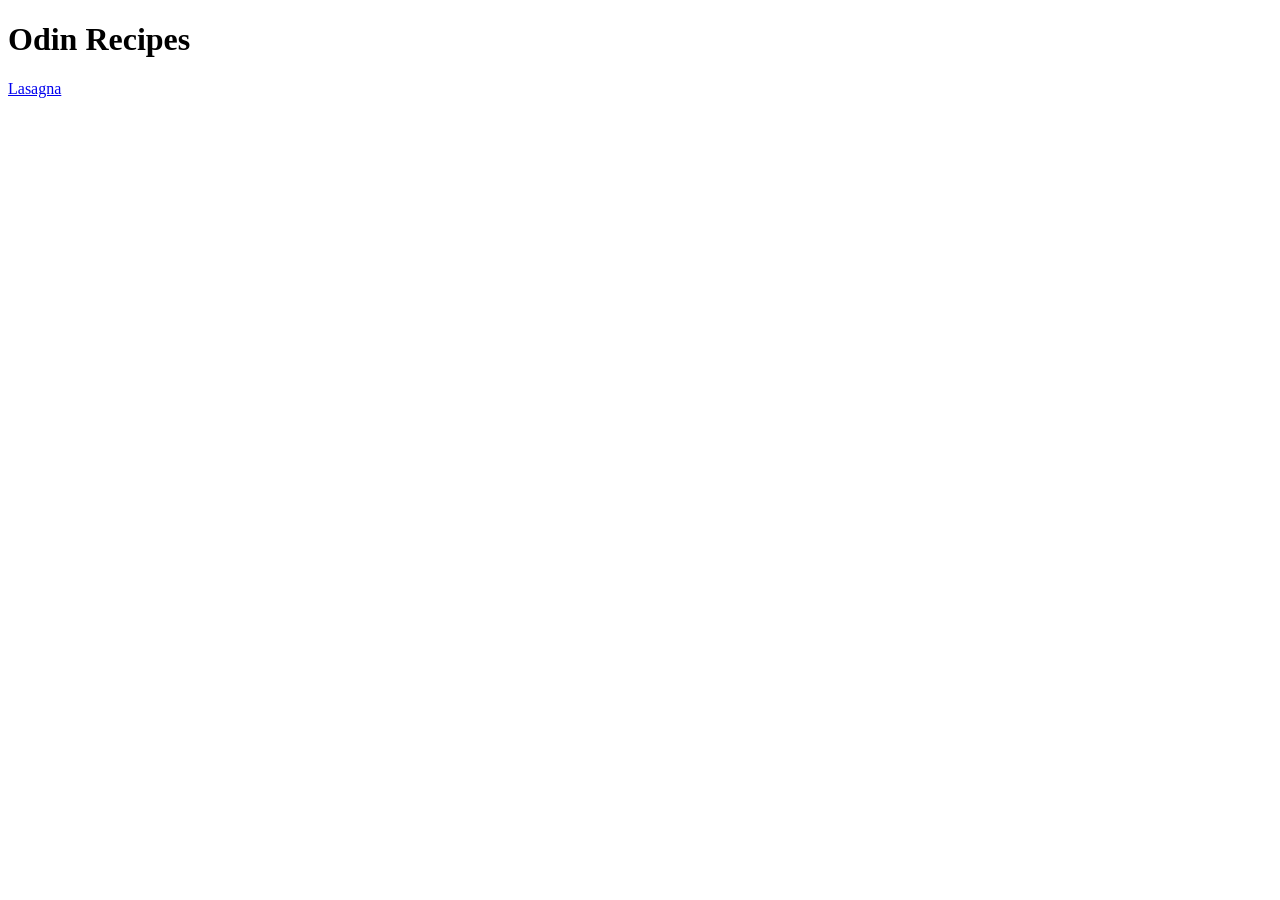
==== index.html @ fd5c2b30 "Add index and lasagna recipe pages" ====
<!DOCTYPE html>
<html lang="en">
<head>
    <meta charset="UTF-8">
    <meta name="viewport" content="width=device-width, initial-scale=1.0">
    <title>Odin Recipes</title>
</head>
<body>
    <h1>Odin Recipes</h1>
    <a href="recipes/lasagna.html">Lasagna</a>
</body>
</html>
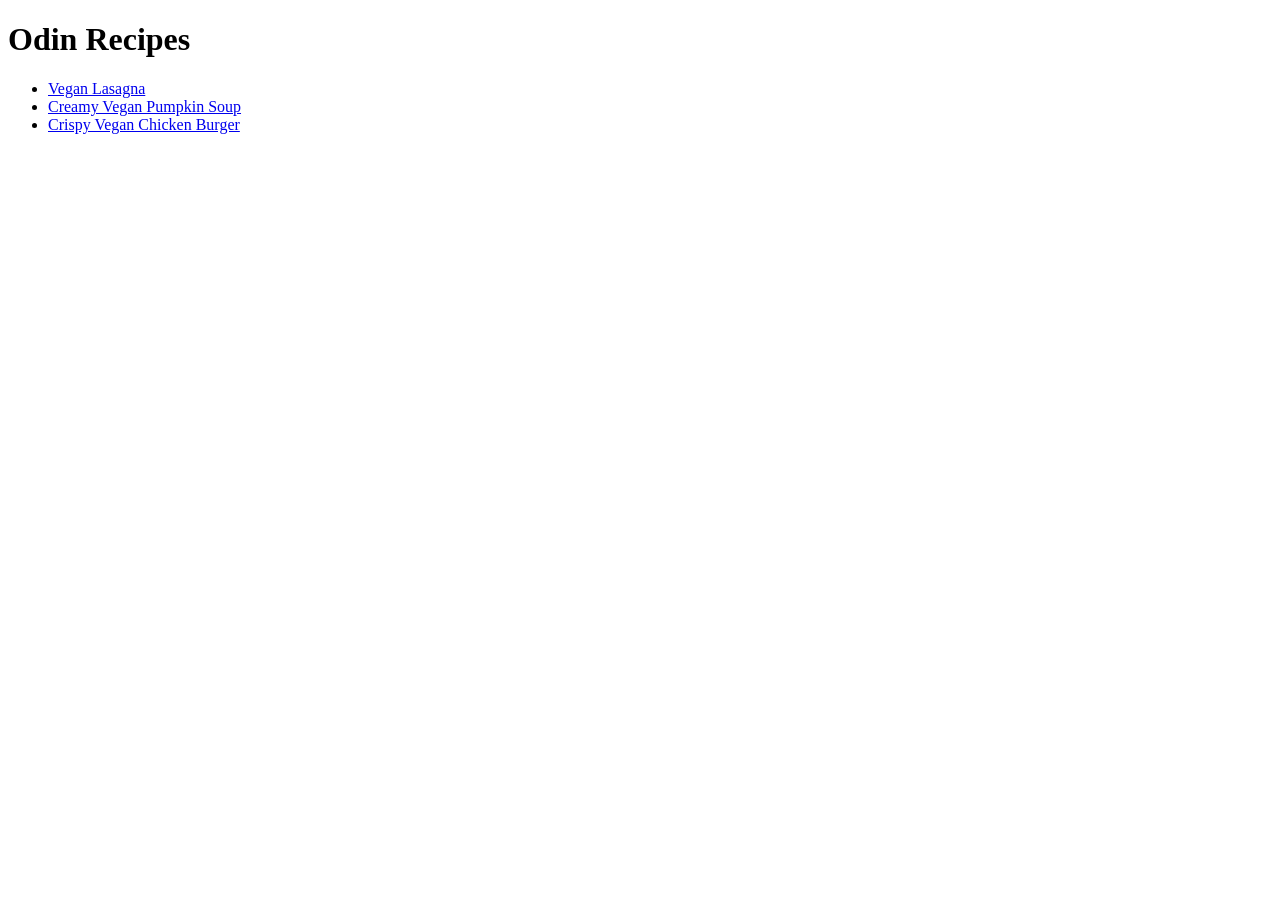
==== commit a62cdb42: "feat: add recipe pages and navigation links" ====
--- a/index.html
+++ b/index.html
@@ -7,6 +7,10 @@
 </head>
 <body>
     <h1>Odin Recipes</h1>
-    <a href="recipes/lasagna.html">Lasagna</a>
+    <ul>
+        <li><a href="recipes/lasagna.html">Vegan Lasagna</a></li>
+        <li><a href="recipes/pumpkin-soup.html">Creamy Vegan Pumpkin Soup</a></li>
+        <li><a href="recipes/burger.html">Crispy Vegan Chicken Burger</a></li>
+    </ul>
 </body>
 </html>
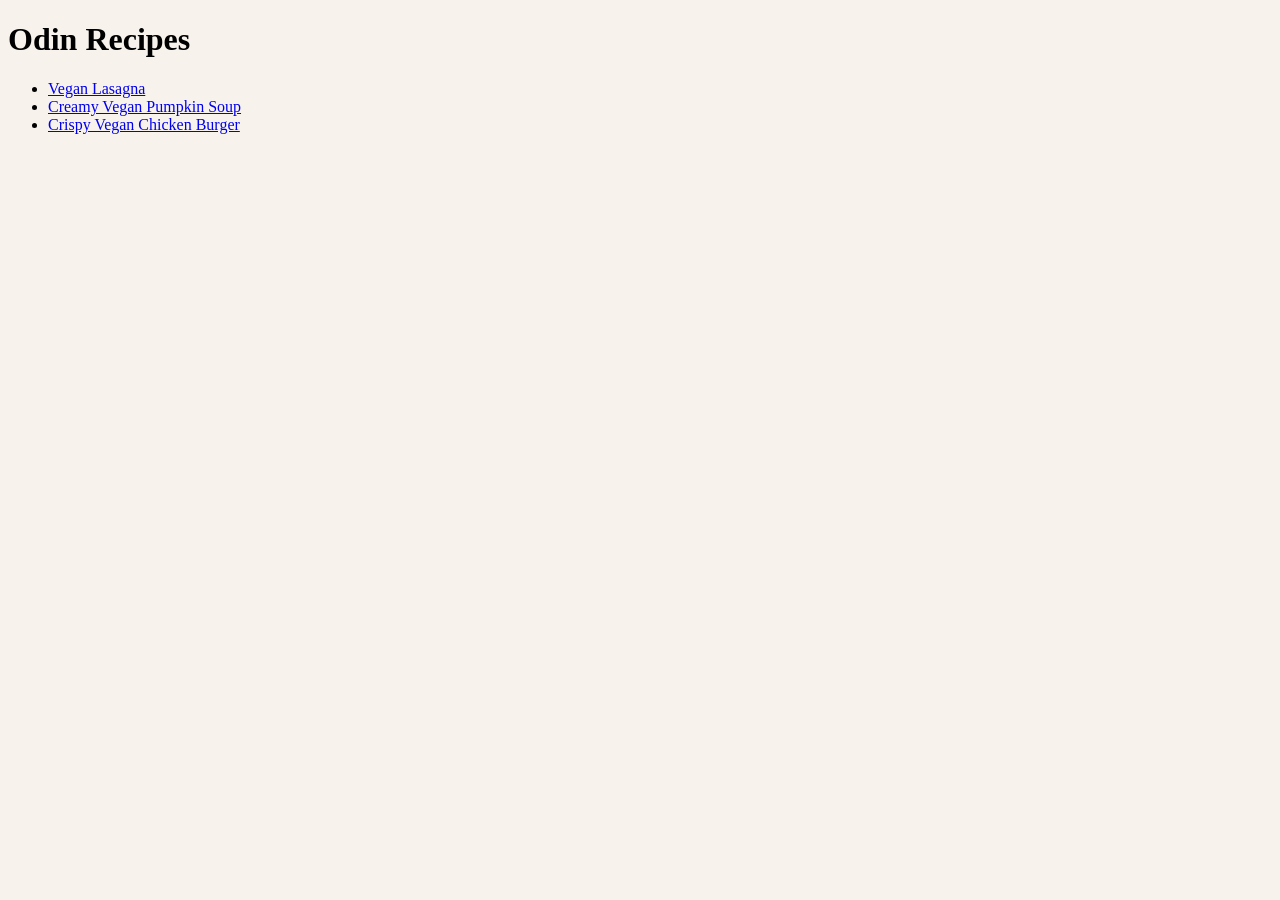
==== commit f0b8d541: "style: add shared CSS styling to recipe pages" ====
--- a/index.html
+++ b/index.html
@@ -4,6 +4,7 @@
     <meta charset="UTF-8">
     <meta name="viewport" content="width=device-width, initial-scale=1.0">
     <title>Odin Recipes</title>
+    <link rel="stylesheet" href="styles.css">
 </head>
 <body>
     <h1>Odin Recipes</h1>
--- a/styles.css
+++ b/styles.css
@@ -0,0 +1,9 @@
+body {
+    background-color: #F7F3EC;
+}
+
+img {
+    width: 50%;
+    border-radius: 20px;
+    border: 2px solid black;
+}
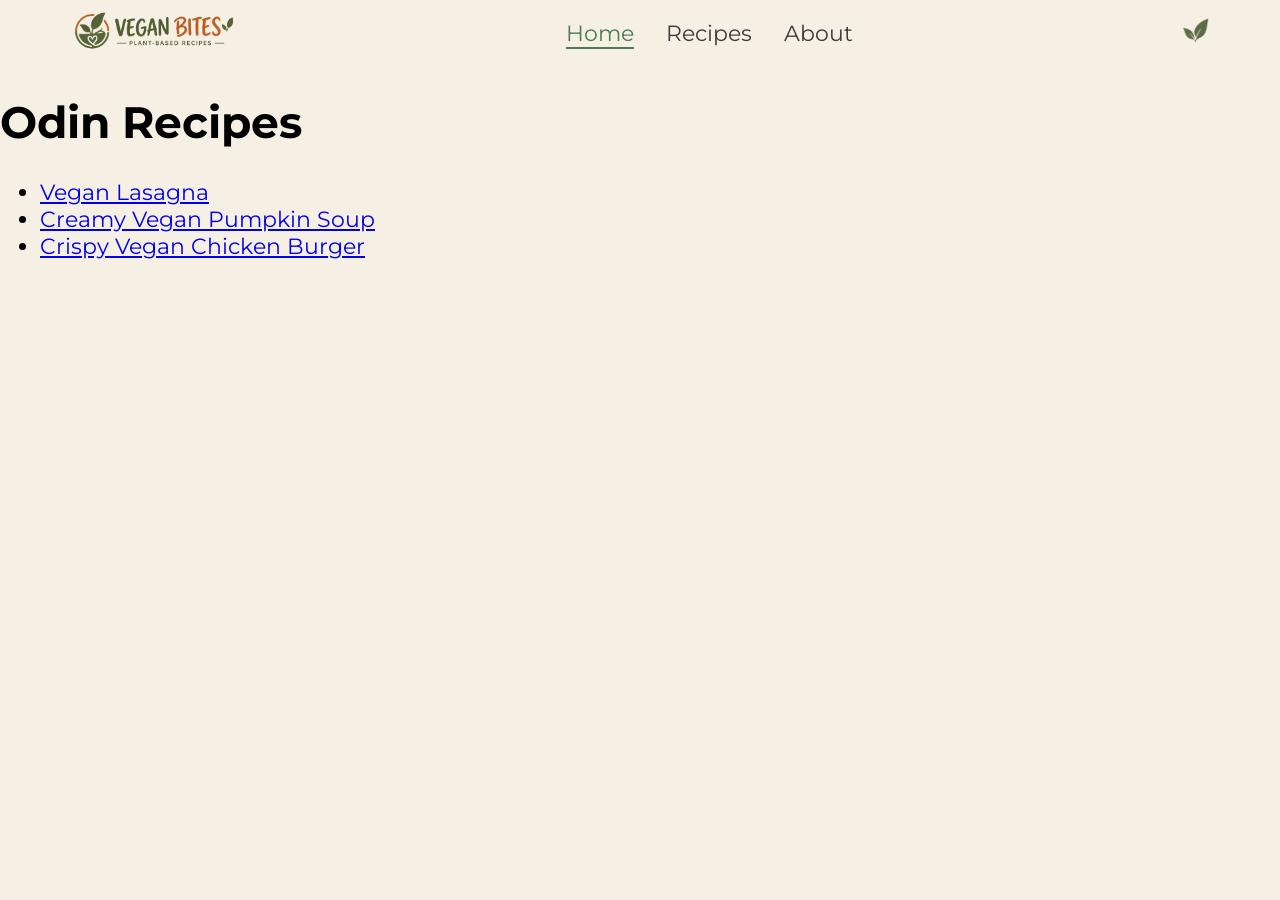
==== commit 3248fa7a: "feat: added header layout, applied CSS styling and created placeholder pages - Implemented header st" ====
--- a/index.html
+++ b/index.html
@@ -5,8 +5,26 @@
     <meta name="viewport" content="width=device-width, initial-scale=1.0">
     <title>Odin Recipes</title>
     <link rel="stylesheet" href="styles.css">
+    <link href='https://fonts.googleapis.com/css?family=Montserrat' rel='stylesheet'>
 </head>
 <body>
+    <header class="side-header">
+        <div class="container">
+            <div class="logo">
+                <img src="recipes/vegan_bites_header.png" alt="Vegan Bites Logo">
+            </div>
+            <nav class="main-nav">
+                <ul>
+                    <li><a class="active" href="index.html">Home</a></li>
+                    <li><a href="recipes.html">Recipes</a></li>
+                    <li><a href="about.html">About</a></li>
+                </ul>
+            </nav>
+            <div class="leaf-icon">
+                <img src="recipes/leaf.png" alt="Leaf Icon">
+            </div>
+        </div>
+    </header>
     <h1>Odin Recipes</h1>
     <ul>
         <li><a href="recipes/lasagna.html">Vegan Lasagna</a></li>
--- a/styles.css
+++ b/styles.css
@@ -1,9 +1,50 @@
 body {
-    background-color: #F7F3EC;
+    background-color: #F5EFE4;
+    font-family: 'Montserrat';
+    font-size: 22px;
+    margin: 0;
 }
 
-img {
-    width: 50%;
-    border-radius: 20px;
-    border: 2px solid black;
+.site-header {
+    background-color: #F9F3EC;
+    box-shadow: 0 2px 6px rgba(0, 0, 0, 0.05);
+}
+
+.container {
+    display: flex;
+    justify-content: space-between;
+    align-items: center;
+    width: 90%;
+    max-width: 1200px;
+    margin: 0 auto;
+}
+
+.logo img {
+  height: 60px;
+}
+
+.main-nav ul {
+  list-style: none;
+  display: flex;
+  gap: 2rem;
+  margin: 0;
+  padding: 0;
+}
+
+.main-nav a {
+  color: #3C3C3C;
+  text-decoration: underline;
+  text-decoration-color: transparent;
+  text-underline-offset: 6px;
+  transition: color 0.3s ease, text-decoration-color 0.3s ease;
+}
+
+.main-nav a:hover,
+.main-nav a.active {
+    color: #4A7C59;
+    text-decoration-color: #4A7C59;
+}
+
+.leaf-icon img {
+  height: 28px;
 }
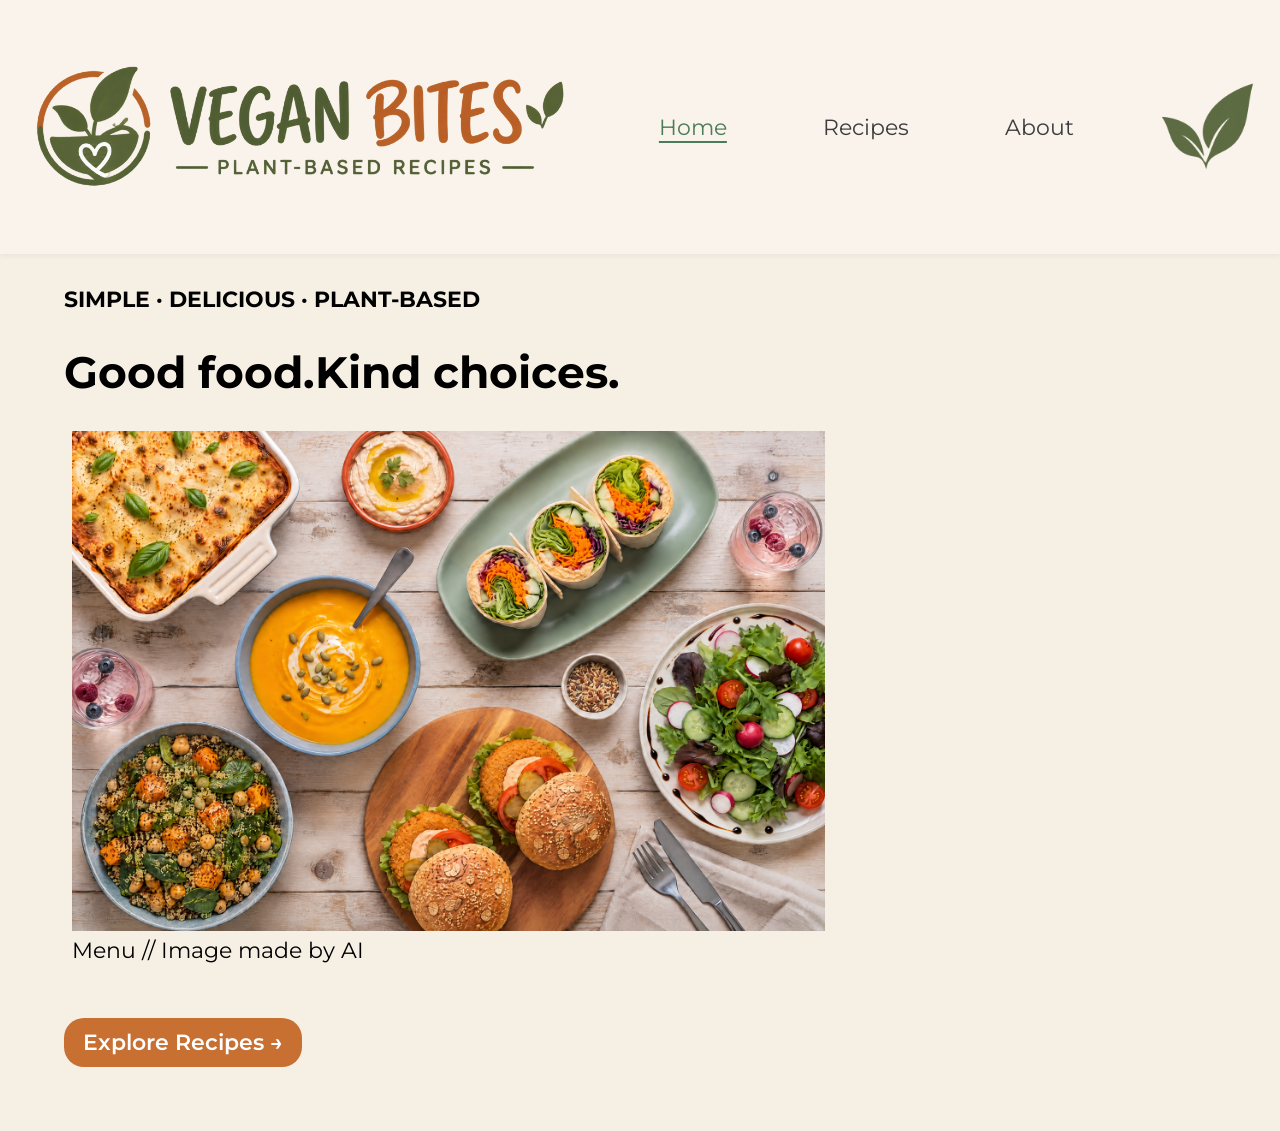
==== commit 24e2d99f: "Homepage rebuilt, recipes moved under 'recipes', CSS styles adjusted" ====
--- a/index.html
+++ b/index.html
@@ -8,7 +8,7 @@
     <link href='https://fonts.googleapis.com/css?family=Montserrat' rel='stylesheet'>
 </head>
 <body>
-    <header class="side-header">
+    <header class="site-header">
         <div class="container">
             <div class="logo">
                 <img src="recipes/vegan_bites_header.png" alt="Vegan Bites Logo">
@@ -21,15 +21,18 @@
                 </ul>
             </nav>
             <div class="leaf-icon">
-                <img src="recipes/leaf.png" alt="Leaf Icon">
+               <img src="recipes/leaf.png" alt="Leaf Icon">
             </div>
         </div>
     </header>
-    <h1>Odin Recipes</h1>
-    <ul>
-        <li><a href="recipes/lasagna.html">Vegan Lasagna</a></li>
-        <li><a href="recipes/pumpkin-soup.html">Creamy Vegan Pumpkin Soup</a></li>
-        <li><a href="recipes/burger.html">Crispy Vegan Chicken Burger</a></li>
-    </ul>
+    <main>
+    <h4>SIMPLE · DELICIOUS · PLANT-BASED</h4>
+    <h1>Good food.Kind choices.</h1>
+     <figure>
+      <img class="carte" src="./recipes/menu.png" alt="menu">
+      <figcaption>Menu // Image made by AI</figcaption>
+    </figure>
+    <a href="./recipes.html" class="btn">Explore Recipes →</a>
+    </main>
 </body>
 </html>
--- a/styles.css
+++ b/styles.css
@@ -5,8 +5,16 @@
     margin: 0;
 }
 
+main,
+h1, h4, a,
+ul {
+    margin: 2rem;
+}
+
 .site-header {
+    width: 100%;
     background-color: #F9F3EC;
+    padding: 1.5rem 0;
     box-shadow: 0 2px 6px rgba(0, 0, 0, 0.05);
 }
 
@@ -14,18 +22,27 @@
     display: flex;
     justify-content: space-between;
     align-items: center;
-    width: 90%;
-    max-width: 1200px;
-    margin: 0 auto;
+    width: 100%;
+    margin: 0;
 }
 
 .logo img {
-  height: 60px;
+  height: 200px;
+}
+
+.leaf-icon img {
+  height: 100px;
+}
+
+img {
+  height: 500px;
 }
 
 .main-nav ul {
   list-style: none;
   display: flex;
+  flex: 1;
+  justify-content: center;
   gap: 2rem;
   margin: 0;
   padding: 0;
@@ -45,6 +62,18 @@
     text-decoration-color: #4A7C59;
 }
 
-.leaf-icon img {
-  height: 28px;
-}+.btn {
+    display: inline-block;
+    padding: 0.7rem 1.2rem;
+    background-color: #C86F32;
+    color: white;
+    border-radius: 20px;
+    text-decoration: none;
+    font-weight: 600;
+    transition: background-color 0.3s ease, transform 0.2s ease;
+}
+
+.btn:hover {
+    background-color: #a85c29;
+    transform: translateY(-2px);
+}
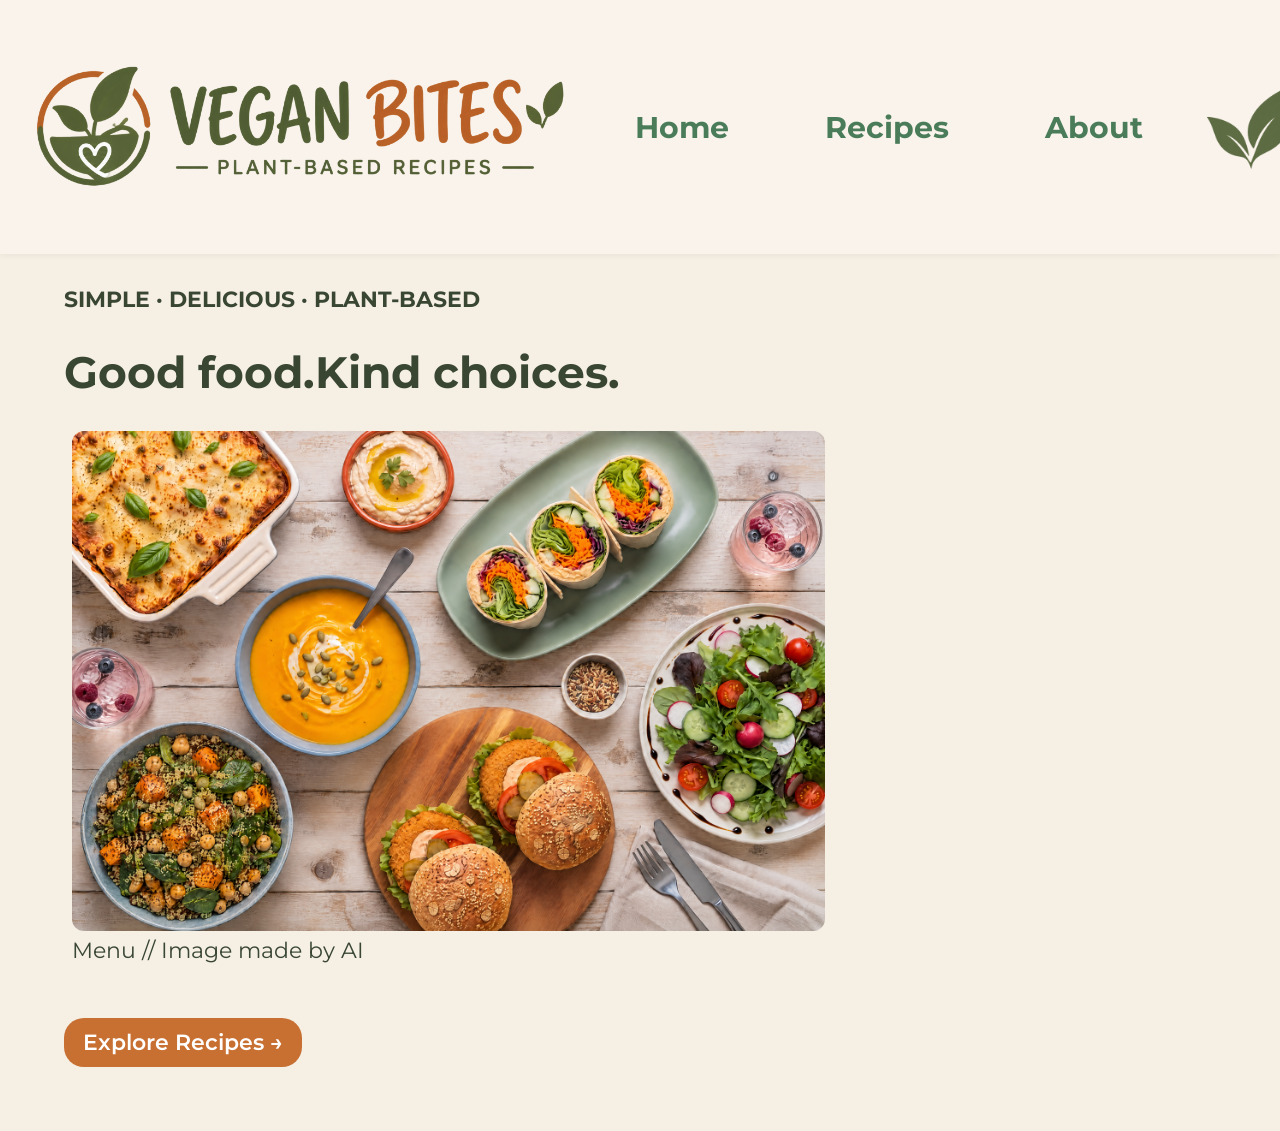
==== commit 71ce31cb: "feat: add recipe cards and update colors" ====
--- a/index.html
+++ b/index.html
@@ -15,7 +15,7 @@
             </div>
             <nav class="main-nav">
                 <ul>
-                    <li><a class="active" href="index.html">Home</a></li>
+                    <li><a href="index.html">Home</a></li>
                     <li><a href="recipes.html">Recipes</a></li>
                     <li><a href="about.html">About</a></li>
                 </ul>
--- a/styles.css
+++ b/styles.css
@@ -9,6 +9,7 @@
 h1, h4, a,
 ul {
     margin: 2rem;
+    color: #394632
 }
 
 .site-header {
@@ -36,6 +37,7 @@
 
 img {
   height: 500px;
+  border-radius: 12px;
 }
 
 .main-nav ul {
@@ -49,17 +51,19 @@
 }
 
 .main-nav a {
-  color: #3C3C3C;
+  color: #4A7C59;
+  font-weight: bold;
+  font-size: 30px;
   text-decoration: underline;
   text-decoration-color: transparent;
   text-underline-offset: 6px;
   transition: color 0.3s ease, text-decoration-color 0.3s ease;
 }
 
-.main-nav a:hover,
-.main-nav a.active {
-    color: #4A7C59;
-    text-decoration-color: #4A7C59;
+.main-nav a:hover
+ {
+    color: #C77B45;
+    text-decoration-color: #C77B45;
 }
 
 .btn {
@@ -77,3 +81,80 @@
     background-color: #a85c29;
     transform: translateY(-2px);
 }
+
+.recipe-grid {
+  display: grid;
+  grid-template-columns: repeat(3, minmax(300px, 400px));
+  gap: 24px;
+  margin: 40px 0;
+  padding: 0 24px;
+}
+
+.recipe-card {
+  background-color: #FFFFFF;
+  border-radius: 12px;
+  overflow: hidden;
+  box-shadow: 0 4px 14px rgba(0, 0, 0, 0.06);
+  transition: transform 0.2s ease,
+              box-shadow 0.2s ease;
+}
+
+.recipe-card:hover {
+  transform: translateY(-4px);
+  box-shadow: 0 8px 22px rgba(0, 0, 0, 0.10);
+}
+
+.recipe-image {
+  display: block;
+  width: 90%;
+  margin: 0 auto;
+  aspect-ratio: 4 / 3;
+  object-fit: cover;
+  border-radius: 8px;
+}
+
+.recipe-content {
+  padding: 20px;
+}
+
+.recipe-category {
+  color: #C77B45;
+  font-size: 18px;
+  font-weight: 700;
+  letter-spacing: 1px;
+}
+
+.recipe-card h2 {
+  color: #394632;
+  margin: 8px 0;
+}
+
+.recipe-card p {
+  line-height: 1.6;
+}
+
+.recipe-link {
+  display: inline-block;
+  margin-top: 8px;
+  color: #6B7D55;
+  font-weight: 600;
+  text-decoration: none;
+}
+
+.recipe-link:hover {
+  color: #C77B45;
+}
+
+/* Responsive layout */
+@media (max-width: 800px) {
+  .recipe-grid {
+    grid-template-columns: repeat(2, minmax(0, 1fr));
+  }
+}
+
+@media (max-width: 520px) {
+  .recipe-grid {
+    grid-template-columns: 1fr;
+    padding: 0 16px;
+  }
+}
